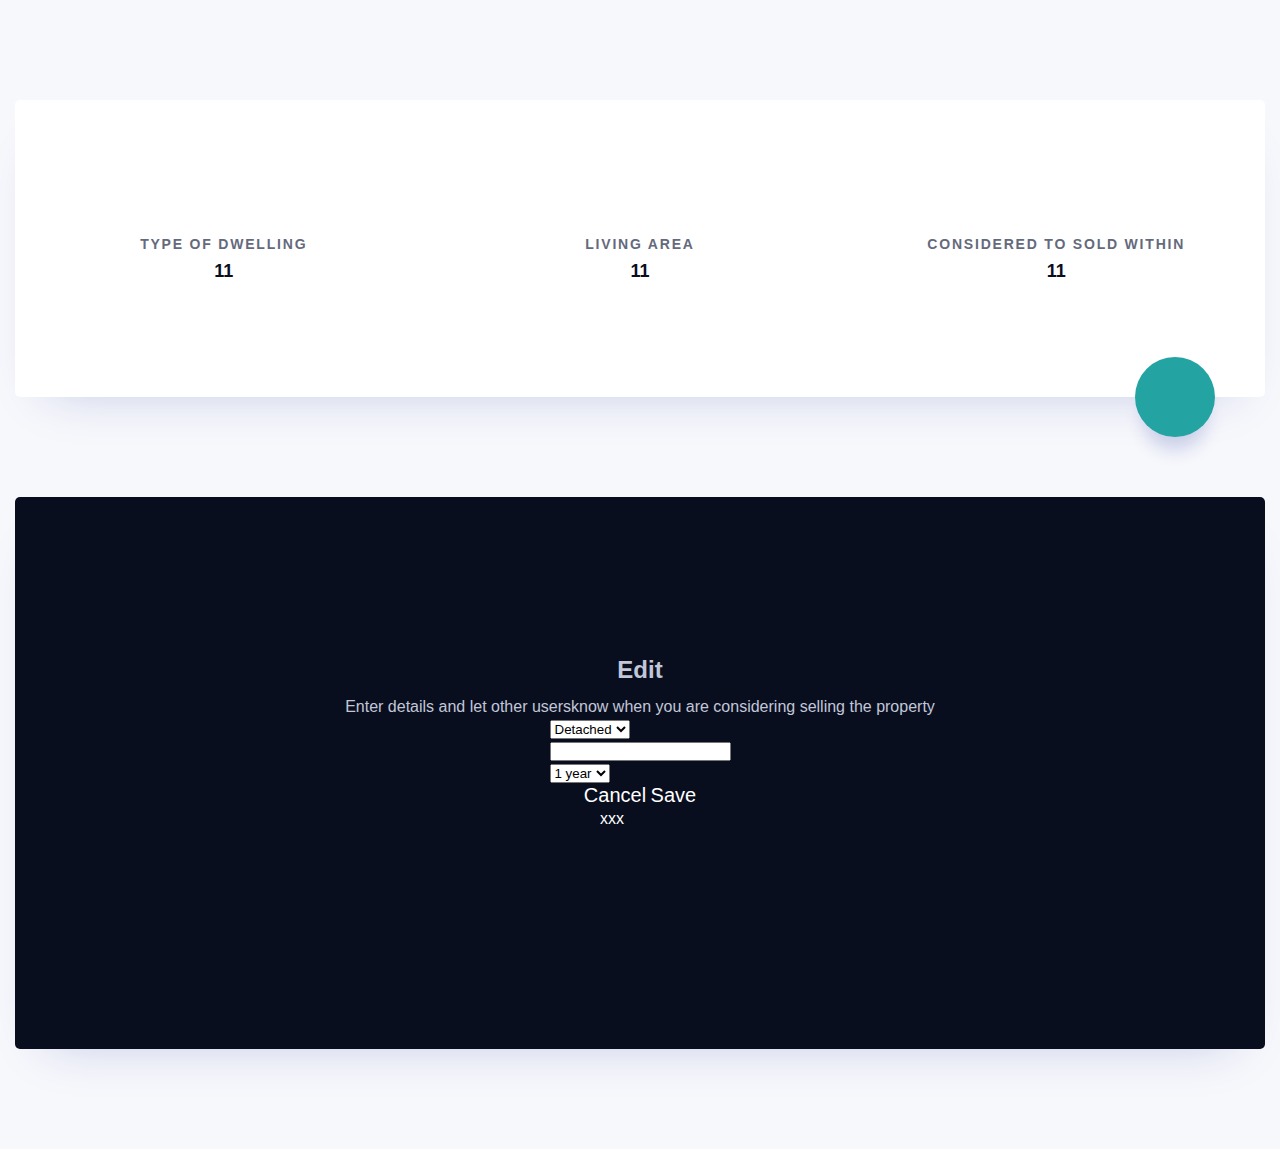
==== read&edit_states_1021/index.html @ 54b153fc "init read&edit_states_1021 components" ====
<!DOCTYPE html>
<html lang="en">
<head>
    <meta charset="UTF-8">
    <meta name="viewport" content="width=device-width, initial-scale=1.0">
    <title>Read & Edit States</title>
    <link rel="stylesheet" href="style.css">
    <link rel="stylesheet" href="css/style.css">
    <link rel="stylesheet" href="https://cdnjs.cloudflare.com/ajax/libs/font-awesome/5.13.1/css/all.min.css"
    integrity="sha256-2XFplPlrFClt0bIdPgpz8H7ojnk10H69xRqd9+uTShA=" crossorigin="anonymous" />
</head>
<body>
    <div class="container">
        <section class="stats flex">
            <div class="stats__item flex">
                <i class="fab fa-houzz"></i>
                <h4 class="stats__heading">type of dwelling</h4>
                <span class="stats__value">11</span>
            </div>
            <div class="stats__item flex">
                <i class="fas fa-dna"></i>
                <h4 class="stats__heading">Living area</h4>
                <span class="stats__value">11</span>
            </div>
            <div class="stats__item flex">
                <i class="fas fa-dollar-sign"></i>
                <h4 class="stats__heading">considered to sold within</h4>
                <span class="stats__value">11</span>
            </div>
            <a href="" class="btn_round btn_round--edit flex"><i class="fas fa-pen"></i></a>
        </section>

        <div class="modal flex">
            <h3 class="modal__heading">Edit</h3>
            <p class="modal__lead">Enter details and let other usersknow when you are considering selling the property</p>
            <form>
                <div class="form__group">
                    <label for=""></label>
                    <select name="" id="">
                        <option value="">Detached</option>
                    </select>
                </div>
                <div class="form__group">
                    <label for=""></label>
                    <input type="number" id="">
                </div>
                <div class="form__group">
                    <label for=""></label>
                    <select name="" id="">
                        <option value="">1 year</option>
                    </select>
                </div>
            </form>
            <div class="modal__btn">
                <a href="" class="btn">Cancel</a>
                <a href="" class="btn">Save</a>
            </div>
            <a href="" class="btn_round btn_round--close">xxx</a>
        </div>
    </div>
</body>
</html>
---- read&edit_states_1021/css/style.css ----
@import url('https://fonts.googleapis.com/css2?family=IBM+Plex+Sans:wght@400;500;700&display=swap');

* {
    margin: 0;
    padding: 0;
    box-sizing: border-box;
}

body {
    display: flex;
    justify-content: center;
    align-items: center;
    background-color: #f7f8fc;
    color: #646a7c;
    font-size: 16px;
    line-height: 22px;
    font-weight: 400;
    padding: 100px 0;
    font-family: 'Muli', sans-serif;
}

a, a:hover{
    color: #ffffff;
    text-decoration: none;
}

.flex{
    display: flex;
    justify-content: center;
    align-items: center;
}

.container{
    max-width: 1291px;
    width: 100%;
    padding: 0 15px;
}

.stats{
    position: relative;
    width: 100%;
    height: 297px;
    background-color: #ffffff;
    border-radius: 5px;
    box-shadow: 0 24px 50px -33px rgba(0, 29, 147, 0.25);
    margin-bottom: 100px;
}

.stats__item{
    flex-direction: column;
    width: 33.3%;
}

.stats__item i{
    color: #646a7c;
    font-size: 20px;
}

.stats__heading{
    color: #646a7c;
    font-size: 14px;
    font-weight: 700;
    letter-spacing: 1.8px;
    text-transform: uppercase;  
    margin: 18px 0 5px;
}

.stats__value{
    color: #090e1e;
    font-size: 18px;
    font-weight: 700;
}

.modal{
    flex-direction: column;
    width: 100%;
    height: 552px;
    background-color: #090e1e;
    border-radius: 5px;
    box-shadow: 0 24px 50px -33px rgba(0, 29, 147, 0.25);
}

.modal__heading{
    color: #c1c7d9;
    font-size: 24px;
    font-weight: 700;
    margin-bottom: 15px;
}

.modal__lead{
    color: #c1c7d9;
    font-size: 16px;
    font-weight: 400;
}







.btn{
    color: #ffffff;
    font-size: 20px;
}

.btn_round{
    width: 80px;
    height: 80px;
    border-radius: 50%;
}

.btn_round--edit {
    position: absolute;
    right: 50px;
    bottom: -40px;
    color: #ffffff;
    font-size: 30px;
    background-color: #23a4a2;
    box-shadow: 0 21px 18px -8px rgba(0, 29, 147, 0.18);
}
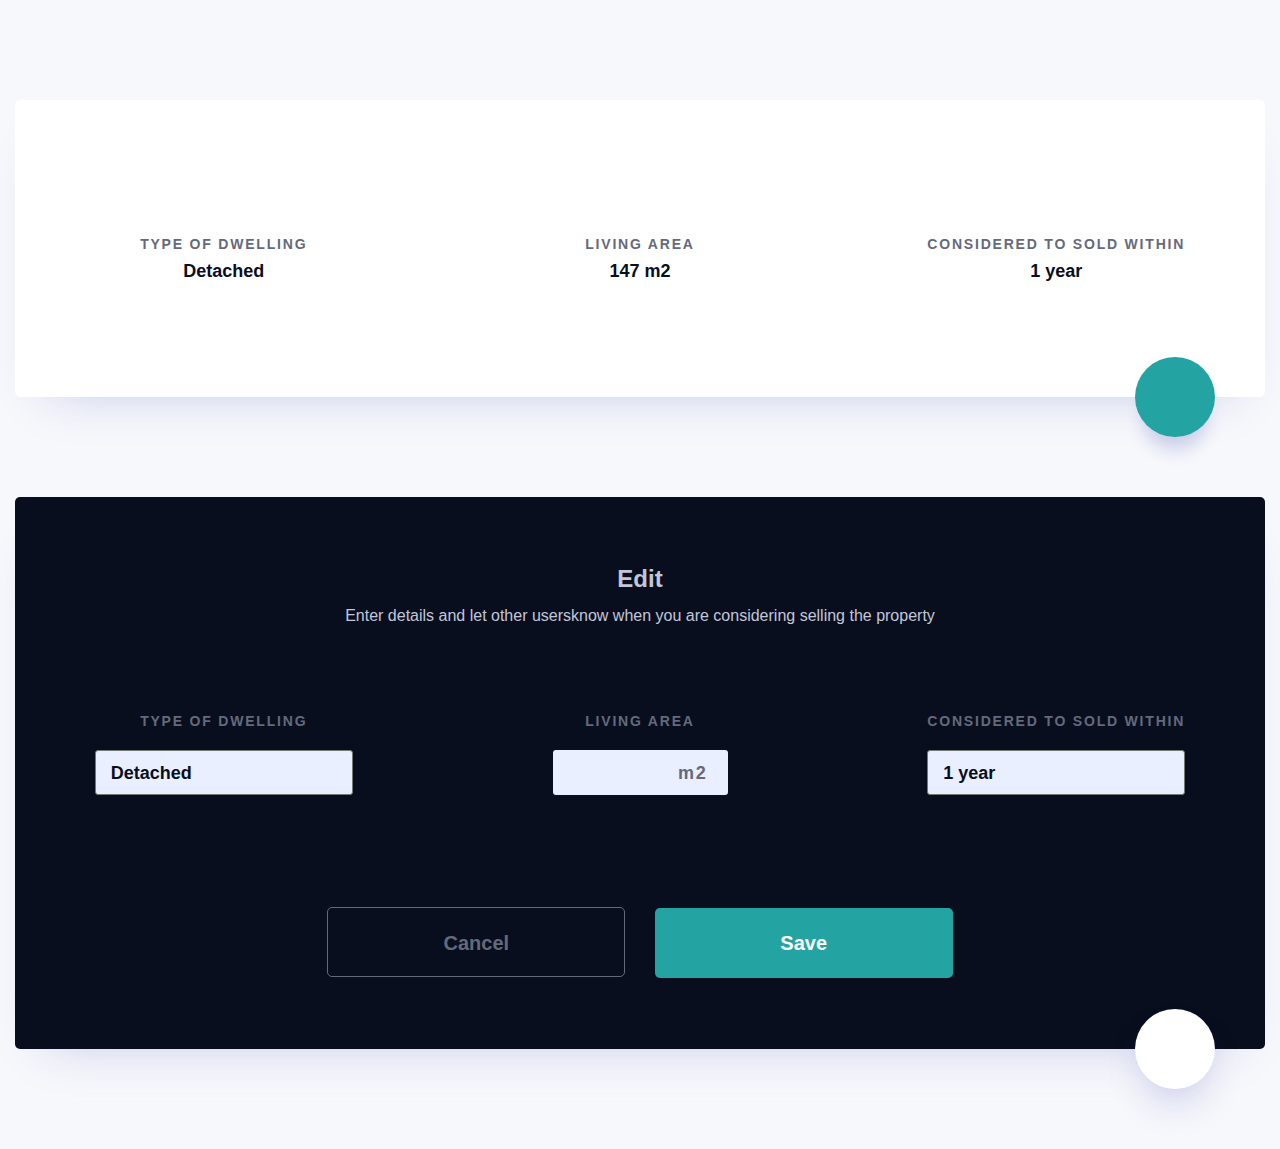
==== commit 2914d03b: "rest read&edit_states_1021 components" ====
--- a/read&edit_states_1021/index.html
+++ b/read&edit_states_1021/index.html
@@ -15,47 +15,53 @@
             <div class="stats__item flex">
                 <i class="fab fa-houzz"></i>
                 <h4 class="stats__heading">type of dwelling</h4>
-                <span class="stats__value">11</span>
+                <span class="stats__value">Detached</span>
             </div>
             <div class="stats__item flex">
                 <i class="fas fa-dna"></i>
                 <h4 class="stats__heading">Living area</h4>
-                <span class="stats__value">11</span>
+                <span class="stats__value">147 m2</span>
             </div>
             <div class="stats__item flex">
                 <i class="fas fa-dollar-sign"></i>
                 <h4 class="stats__heading">considered to sold within</h4>
-                <span class="stats__value">11</span>
+                <span class="stats__value">1 year</span>
             </div>
-            <a href="" class="btn_round btn_round--edit flex"><i class="fas fa-pen"></i></a>
+            <a href="" class="btn_round btn_round--edit"><i class="fas fa-pen"></i></a>
         </section>
 
         <div class="modal flex">
             <h3 class="modal__heading">Edit</h3>
             <p class="modal__lead">Enter details and let other usersknow when you are considering selling the property</p>
-            <form>
-                <div class="form__group">
-                    <label for=""></label>
-                    <select name="" id="">
-                        <option value="">Detached</option>
-                    </select>
+            <form class="flex">
+                <div class="form__group flex">
+                    <i class="fab fa-houzz"></i>
+                    <label for="" class="label--select">type of dwelling
+                        <select name="" id="">
+                            <option value="">Detached</option>
+                        </select>
+                    </label>
                 </div>
-                <div class="form__group">
-                    <label for=""></label>
-                    <input type="number" id="">
+                <div class="form__group flex">
+                    <i class="fas fa-dna"></i>
+                    <label for="" class="label--input">Living area
+                        <input type="number" id="">
+                    </label>
                 </div>
-                <div class="form__group">
-                    <label for=""></label>
-                    <select name="" id="">
-                        <option value="">1 year</option>
-                    </select>
+                <div class="form__group flex">
+                    <i class="fas fa-dollar-sign"></i>
+                    <label for="" class="label--select">considered to sold within
+                        <select name="" id="">
+                            <option value="">1 year</option>
+                        </select>
+                    </label>
                 </div>
             </form>
             <div class="modal__btn">
                 <a href="" class="btn">Cancel</a>
-                <a href="" class="btn">Save</a>
+                <a href="" class="btn btn--save">Save</a>
             </div>
-            <a href="" class="btn_round btn_round--close">xxx</a>
+            <a href="" class="btn_round btn_round--close"><i class="fas fa-times"></i></a>
         </div>
     </div>
 </body>
--- a/read&edit_states_1021/css/style.css
+++ b/read&edit_states_1021/css/style.css
@@ -72,6 +72,7 @@
 }
 
 .modal{
+    position: relative;
     flex-direction: column;
     width: 100%;
     height: 552px;
@@ -91,22 +92,127 @@
     color: #c1c7d9;
     font-size: 16px;
     font-weight: 400;
-}
-
-
-
-
-
-
+    text-align: center;
+    padding-bottom: 65px;
+}
+
+form{
+    flex-direction: row;
+    width: 100%;
+}
+
+.form__group{
+    flex-direction: column;
+    width: 33.3%;
+}
+
+.form__group i{
+    font-size: 20px;
+}
+
+.form__group label{
+    position: relative;
+    color: #646a7c;
+    font-size: 14px;
+    font-weight: 700;
+    text-align: center;
+    letter-spacing: 1.8px;
+    text-transform: uppercase;
+    padding: 18px 0;
+}
+
+.form__group .label--select{
+    width: 258px;
+
+}
+
+.form__group .label--input{
+    width: 175px;
+}
+
+.form__group select{
+    width: 258px;
+    height: 45px;
+    color: #090e1e;
+    font-size: 18px;
+    font-weight: 700;
+    padding: 0 15px;
+    border-radius: 3px;
+    margin-top: 18px;
+    background-color: #eaefff;
+    -moz-appearance: none;
+    -webkit-appearance: none;
+    appearance: none;
+}
+
+.form__group .label--select::before{
+    font-family: "Font Awesome 5 Free";
+    content: '\f078';
+    position: absolute;
+    top: 70px;
+    right: 20px;
+}
+
+.form__group input{
+    width: 175px;
+    height: 45px;
+    color: #090e1e;
+    font-size: 18px;
+    font-weight: 700;
+    padding: 0 15px;
+    border: none;
+    border-radius: 3px;
+    margin-top: 18px;
+    background-color: #eaefff;
+    -moz-appearance: none;
+    -webkit-appearance: none;
+    appearance: none;
+}
+
+.form__group .label--input::before{
+    content: 'm2';
+    color: #646a7c;
+    font-size: 18px;
+    font-weight: 700;
+    position: absolute;
+    top: 70px;
+    right: 20px;
+    text-transform: lowercase;
+}
+
+.modal__btn{
+    padding-top: 94px;
+}
+
+.modal__btn .btn:first-child{
+    margin-right: 25px;
+}
 
 .btn{
+    display: inline-block;
+    width: 298px;
+    height: 70px;
+    color: #646a7c;
+    font-size: 20px;
+    font-weight: 700;
+    line-height: 70px;
+    text-align: center;
+    border-radius: 5px;
+    border: 1px solid #646a7c;
+}
+
+.btn--save{
     color: #ffffff;
-    font-size: 20px;
+    background-color: #23a4a2;
+    border: none;
 }
 
 .btn_round{
+    display: inline-block;
     width: 80px;
     height: 80px;
+    line-height: 80px;
+    text-align: center;
     border-radius: 50%;
 }
 
@@ -118,4 +224,52 @@
     font-size: 30px;
     background-color: #23a4a2;
     box-shadow: 0 21px 18px -8px rgba(0, 29, 147, 0.18);
+}
+
+.btn_round--close{
+    position: absolute;
+    right: 50px;
+    bottom: -40px;
+    color: #090e1e;
+    font-size: 30px;
+    background-color: #ffffff;
+    box-shadow: 0 21px 38px -8px rgba(0, 29, 147, 0.18);
+}
+
+
+@media (max-width: 991px){
+
+    .stats{
+        flex-direction: column;
+        height: auto;
+        padding: 40px 20px;
+    }
+
+    .stats__item{
+        width: 100%;
+        padding: 20px 0;
+    }
+
+    .modal{
+        height: auto;
+        padding: 40px;
+    }
+
+    form{
+        flex-direction: column;
+    }
+
+    .modal__btn{
+        display: flex;
+        flex-direction: column;
+        justify-content: center;
+        align-items: center;
+        width: 100%;
+        padding-top: 40px;
+    }
+
+    .modal__btn .btn:first-child{
+        margin-bottom: 20px;
+        margin-right: 0;
+    }
 }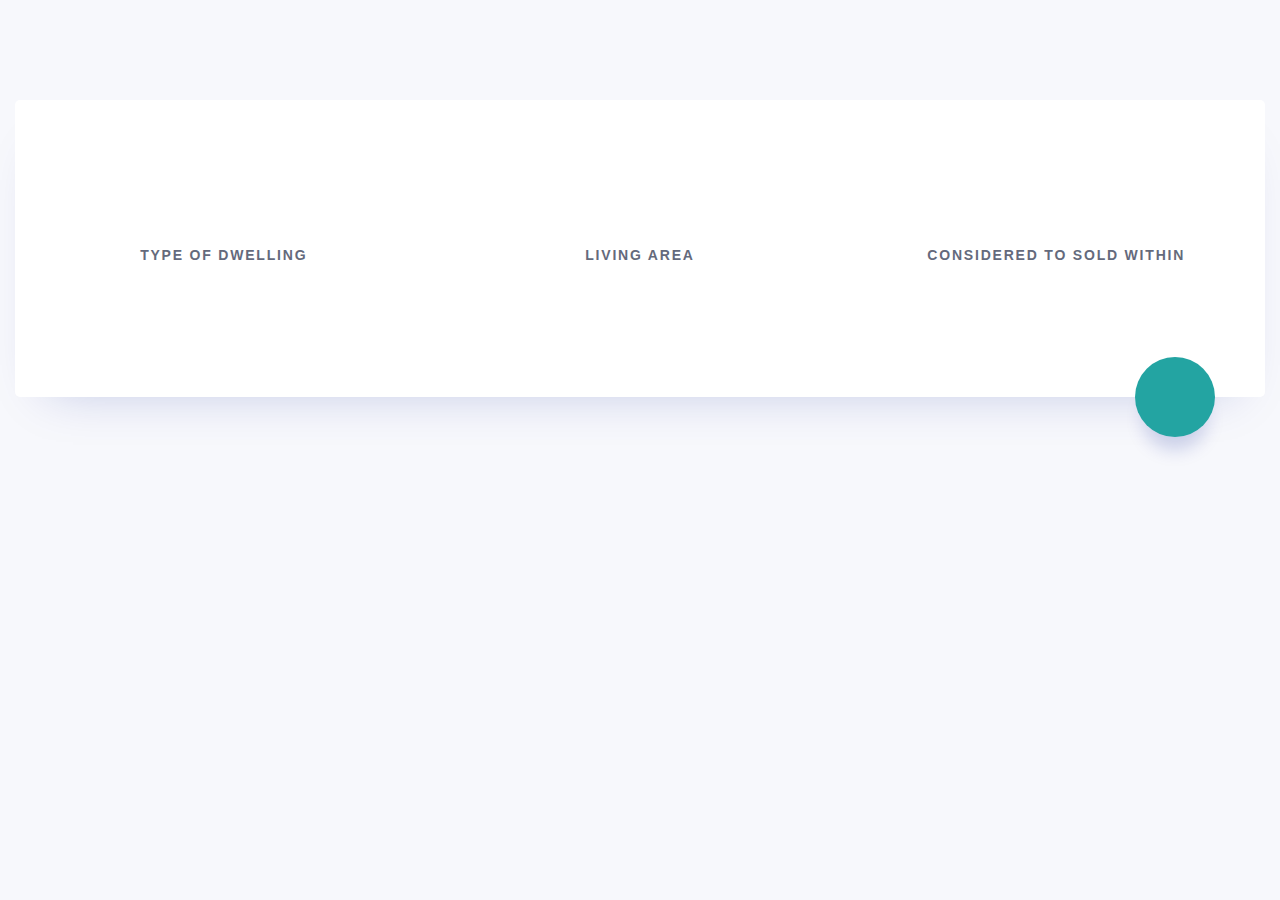
==== commit 7b22c2cc: "rest read&edit_states_1021 components add js" ====
--- a/read&edit_states_1021/index.html
+++ b/read&edit_states_1021/index.html
@@ -15,54 +15,61 @@
             <div class="stats__item flex">
                 <i class="fab fa-houzz"></i>
                 <h4 class="stats__heading">type of dwelling</h4>
-                <span class="stats__value">Detached</span>
+                <span class="stats__value" data-output></span>
             </div>
             <div class="stats__item flex">
                 <i class="fas fa-dna"></i>
                 <h4 class="stats__heading">Living area</h4>
-                <span class="stats__value">147 m2</span>
+                <span class="stats__value" data-output></span>
             </div>
             <div class="stats__item flex">
                 <i class="fas fa-dollar-sign"></i>
                 <h4 class="stats__heading">considered to sold within</h4>
-                <span class="stats__value">1 year</span>
+                <span class="stats__value" data-output></span>
             </div>
-            <a href="" class="btn_round btn_round--edit"><i class="fas fa-pen"></i></a>
+            <a href="" class="btn_round btn_round--edit" data-edit><i class="fas fa-pen"></i></a>
         </section>
 
-        <div class="modal flex">
+        <div class="modal flex hidden" data-modal>
             <h3 class="modal__heading">Edit</h3>
             <p class="modal__lead">Enter details and let other usersknow when you are considering selling the property</p>
             <form class="flex">
                 <div class="form__group flex">
                     <i class="fab fa-houzz"></i>
-                    <label for="" class="label--select">type of dwelling
-                        <select name="" id="">
-                            <option value="">Detached</option>
+                    <label for="detached" class="label--select">type of dwelling
+                        <select name="fields" id="detached">
+                            <option value="Detached">Detached</option>
                         </select>
                     </label>
                 </div>
                 <div class="form__group flex">
                     <i class="fas fa-dna"></i>
-                    <label for="" class="label--input">Living area
-                        <input type="number" id="">
+                    <label for="area" class="label--input">Living area
+                        <input name="fields" type="number" id="area">
                     </label>
                 </div>
                 <div class="form__group flex">
                     <i class="fas fa-dollar-sign"></i>
-                    <label for="" class="label--select">considered to sold within
-                        <select name="" id="">
-                            <option value="">1 year</option>
+                    <label for="considered" class="label--select">considered to sold within
+                        <select name="fields" id="considered">
+                            <option value="1 year">1 year</option>
                         </select>
                     </label>
                 </div>
             </form>
             <div class="modal__btn">
-                <a href="" class="btn">Cancel</a>
-                <a href="" class="btn btn--save">Save</a>
+                <a href="" class="btn" data-cancel>Cancel</a>
+                <a href="" class="btn btn--save" data-save>Save</a>
             </div>
-            <a href="" class="btn_round btn_round--close"><i class="fas fa-times"></i></a>
+            <a href="" class="btn_round btn_round--close" data-cancel><i class="fas fa-times"></i></a>
         </div>
     </div>
+
+
+    <script src="./js/scripts.js"></script>
+    <script>
+        const modal = new Modal();
+        modal.init();
+    </script>
 </body>
 </html>--- a/read&edit_states_1021/css/style.css
+++ b/read&edit_states_1021/css/style.css
@@ -236,6 +236,10 @@
     box-shadow: 0 21px 38px -8px rgba(0, 29, 147, 0.18);
 }
 
+.hidden{
+    display: none;
+}
+
 
 @media (max-width: 991px){
 
